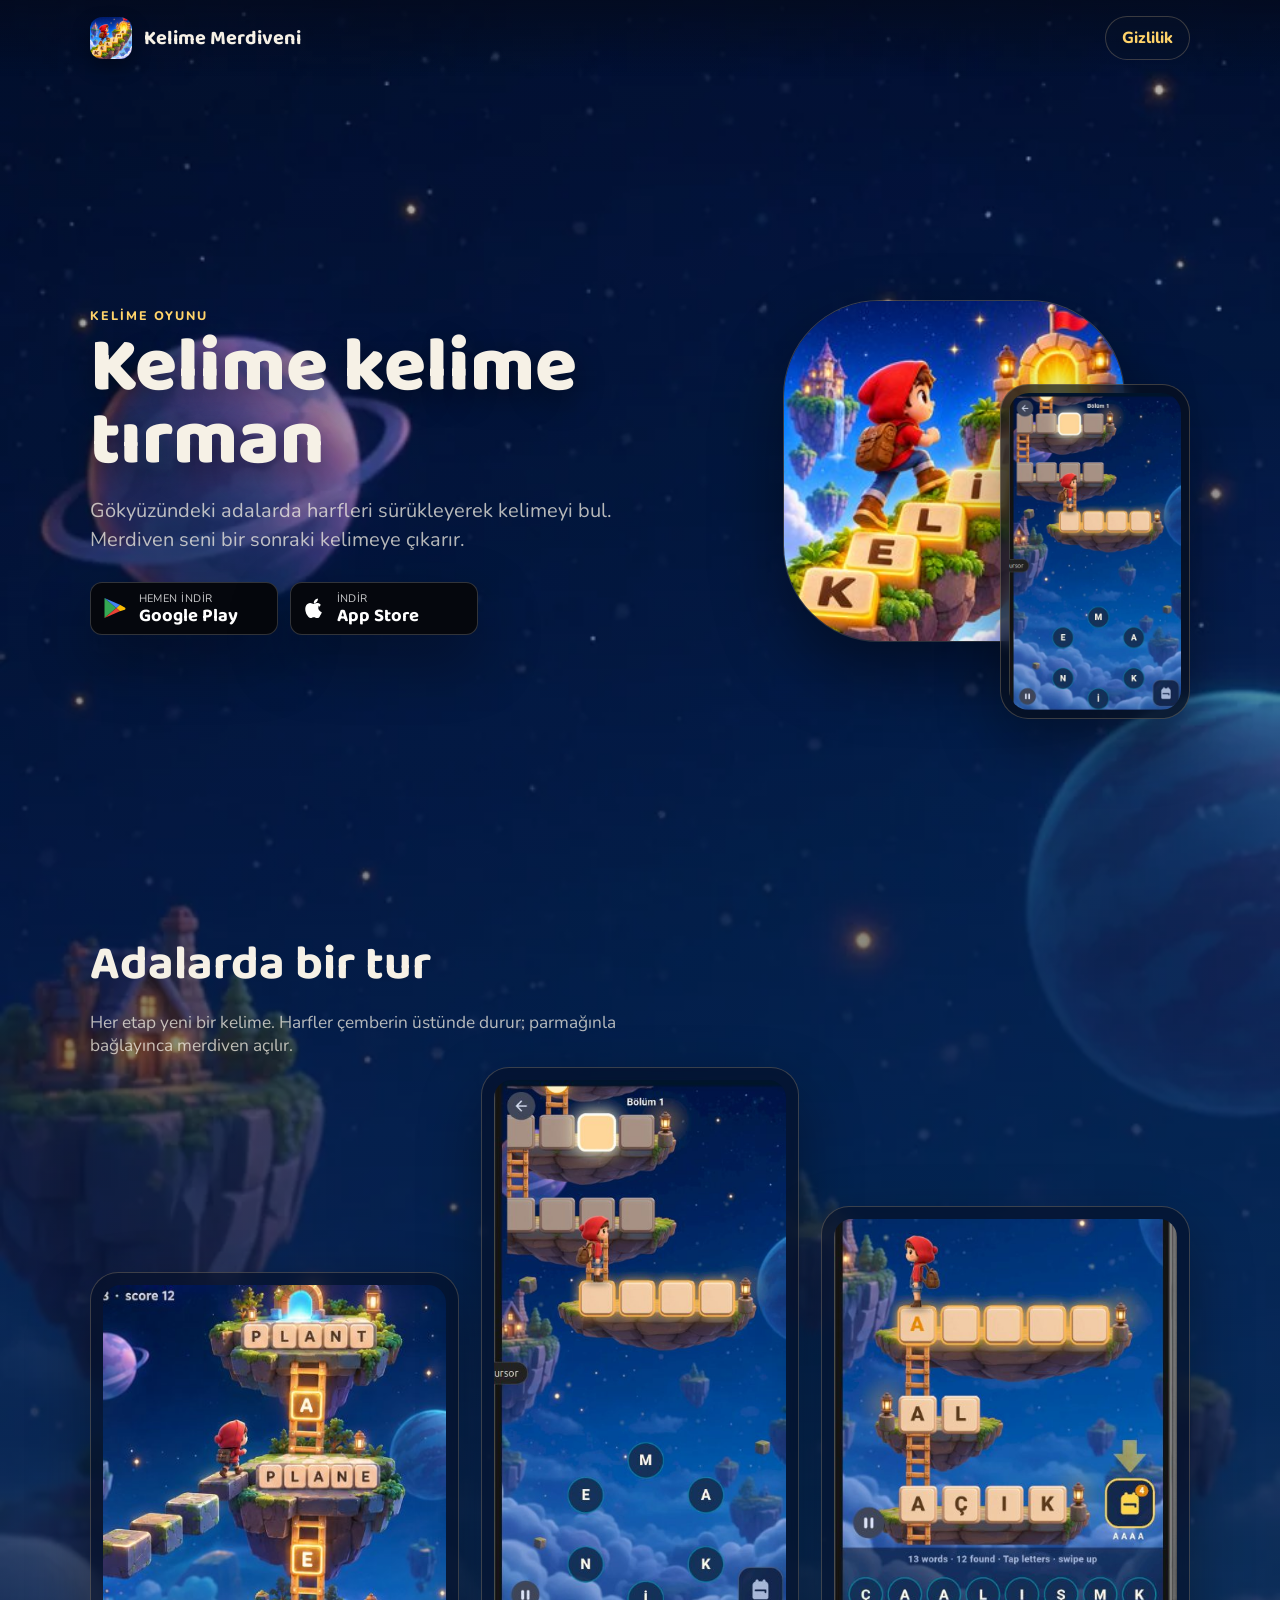
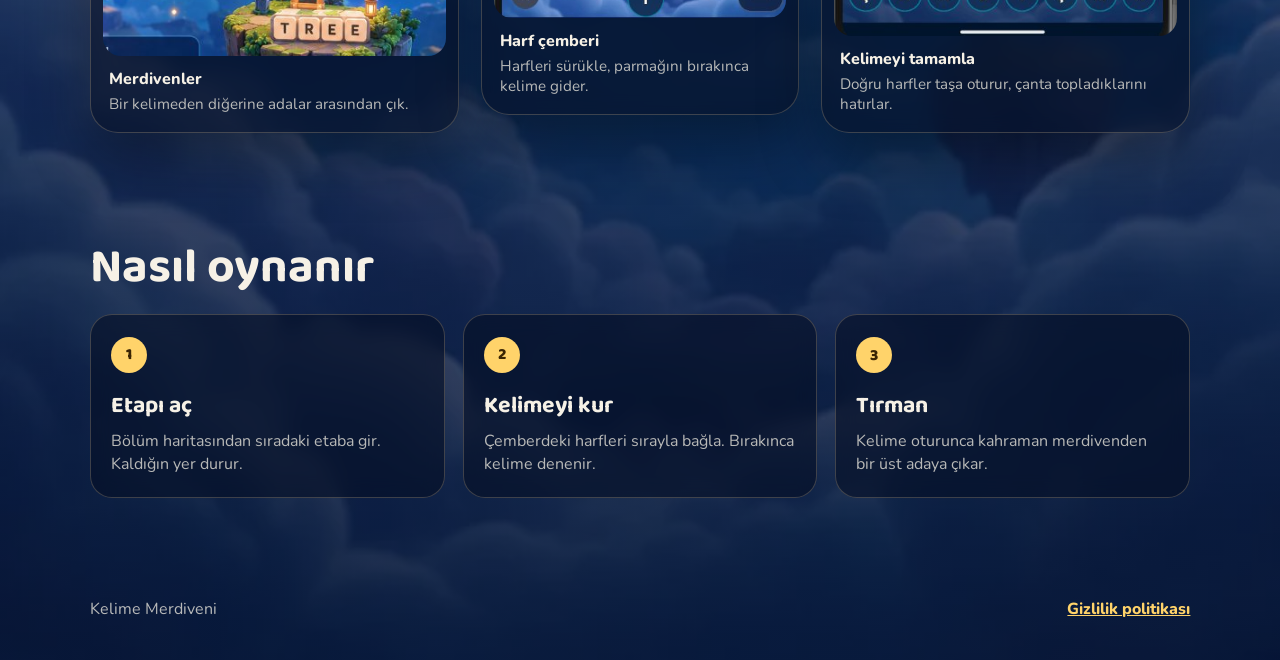
==== kelime-merdiveni/index.html @ 03bfd81d "Add the Kelime Merdiveni landing page. Show the game art, screenshots, and store buttons, with a pri" ====
<!DOCTYPE html>
<html lang="tr">
  <head>
    <meta charset="utf-8" />
    <meta name="viewport" content="width=device-width, initial-scale=1" />
    <title>Kelime Merdiveni</title>
    <meta
      name="description"
      content="Gökyüzündeki adalarda kelime kelime tırman. Harfleri sürükle, kelimeyi bul, bir sonraki adaya geç."
    />
    <link rel="icon" href="assets/favicon.png" />
    <link rel="preconnect" href="https://fonts.googleapis.com" />
    <link rel="preconnect" href="https://fonts.gstatic.com" crossorigin />
    <link
      href="https://fonts.googleapis.com/css2?family=Baloo+2:wght@600;700;800&family=Nunito:wght@500;700;800&display=swap"
      rel="stylesheet"
    />
    <link rel="stylesheet" href="site.css" />
  </head>
  <body>
    <header class="nav">
      <a class="brand" href="./">
        <img src="assets/icon.jpg" alt="" />
        Kelime Merdiveni
      </a>
      <a class="nav-link" href="gizlilik.html">Gizlilik</a>
    </header>

    <main>
      <section class="hero">
        <div>
          <p class="kicker">Kelime oyunu</p>
          <h1>Kelime kelime tırman</h1>
          <p class="lede">
            Gökyüzündeki adalarda harfleri sürükleyerek kelimeyi bul.
            Merdiven seni bir sonraki kelimeye çıkarır.
          </p>
          <div class="stores">
            <a
              class="store"
              href="https://play.google.com/store/apps/details?id=com.games.wordladder_tr"
            >
              <svg width="28" height="28" viewBox="0 0 24 24" aria-hidden="true">
                <path fill="#34a853" d="M3 20.5 13.2 12 3 3.5z" />
                <path fill="#fbbc04" d="M16.2 14.8 13.2 12 16.2 9.2 20.4 11.5c.8.4.8 1.6 0 2z" />
                <path fill="#ea4335" d="M3 20.5 16.2 14.8 13.2 12z" />
                <path fill="#4285f4" d="M3 3.5 13.2 12 16.2 9.2z" />
              </svg>
              <span>
                <small>HEMEN İNDİR</small>
                <strong>Google Play</strong>
              </span>
            </a>
            <a class="store" href="https://apps.apple.com/">
              <svg width="26" height="26" viewBox="0 0 24 24" aria-hidden="true">
                <path
                  fill="white"
                  d="M16.4 12.7c0-2.3 1.9-3.4 2-3.5-1.1-1.6-2.8-1.8-3.4-1.8-1.4-.2-2.8.8-3.5.8s-1.8-.8-3-.8c-1.5 0-3 .9-3.8 2.3-1.6 2.8-.4 7 1.2 9.3.8 1.1 1.7 2.3 2.9 2.3 1.2 0 1.6-.7 3-.7s1.8.7 3 .7 2-.1 2.9-2.3c.7-1 1.2-2 1.5-3.1-3.9-1.5-3.8-5.4-2.8-6.2zM14.7 6.2c.6-.8 1.1-1.9.9-3-1 .1-2.1.7-2.8 1.5-.6.7-1.2 1.8-.9 2.9 1.1.1 2.1-.5 2.8-1.4z"
                />
              </svg>
              <span>
                <small>İNDİR</small>
                <strong>App Store</strong>
              </span>
            </a>
          </div>
        </div>
        <div class="hero-art">
          <img class="icon-float" src="assets/icon.jpg" alt="Kelime Merdiveni" />
          <div class="phone">
            <img src="assets/shot-play.jpg" alt="Oyunda adalar ve harf çemberi" />
          </div>
        </div>
      </section>

      <section class="section" id="kareler">
        <h2>Adalarda bir tur</h2>
        <p class="intro">
          Her etap yeni bir kelime. Harfler çemberin üstünde durur; parmağınla
          bağlayınca merdiven açılır.
        </p>
        <div class="shots">
          <figure class="shot">
            <img src="assets/shot-ladder.jpg" alt="Üst üste adalar ve merdivenler" />
            <figcaption>Merdivenler</figcaption>
            <p>Bir kelimeden diğerine adalar arasından çık.</p>
          </figure>
          <figure class="shot feature">
            <img src="assets/shot-play.jpg" alt="Türkçe etap ve harf çemberi" />
            <figcaption>Harf çemberi</figcaption>
            <p>Harfleri sürükle, parmağını bırakınca kelime gider.</p>
          </figure>
          <figure class="shot">
            <img src="assets/shot-letters.jpg" alt="Bulunan kelimeler ve sırt çantası" />
            <figcaption>Kelimeyi tamamla</figcaption>
            <p>Doğru harfler taşa oturur, çanta topladıklarını hatırlar.</p>
          </figure>
        </div>
      </section>

      <section class="section">
        <h2>Nasıl oynanır</h2>
        <div class="steps">
          <article class="step">
            <span>1</span>
            <h3>Etapı aç</h3>
            <p>Bölüm haritasından sıradaki etaba gir. Kaldığın yer durur.</p>
          </article>
          <article class="step">
            <span>2</span>
            <h3>Kelimeyi kur</h3>
            <p>Çemberdeki harfleri sırayla bağla. Bırakınca kelime denenir.</p>
          </article>
          <article class="step">
            <span>3</span>
            <h3>Tırman</h3>
            <p>Kelime oturunca kahraman merdivenden bir üst adaya çıkar.</p>
          </article>
        </div>
      </section>
    </main>

    <footer class="footer">
      <span>Kelime Merdiveni</span>
      <a href="gizlilik.html">Gizlilik politikası</a>
    </footer>
  </body>
</html>
---- kelime-merdiveni/site.css ----
:root {
  --ink: #f6f1e6;
  --muted: rgba(246, 241, 230, 0.74);
  --gold: #ffd36a;
  --gold-deep: #e39b2d;
  --navy: #071222;
  --glass: rgba(6, 16, 38, 0.62);
  --line: rgba(255, 220, 160, 0.22);
  --shadow: 0 24px 60px rgba(0, 0, 0, 0.35);
  color-scheme: dark;
}

* { box-sizing: border-box; }

html { scroll-behavior: smooth; }

body {
  margin: 0;
  min-height: 100vh;
  color: var(--ink);
  font-family: "Nunito", sans-serif;
  background:
    linear-gradient(180deg, rgba(4, 10, 28, 0.28), rgba(4, 10, 28, 0.72)),
    url("assets/sky.webp") center top / cover no-repeat fixed;
}

body.legal {
  background:
    linear-gradient(180deg, rgba(4, 10, 28, 0.55), rgba(4, 10, 28, 0.82)),
    url("assets/sky.webp") center top / cover no-repeat fixed;
}

a { color: inherit; }

img { max-width: 100%; display: block; }

.nav {
  position: sticky;
  top: 0;
  z-index: 5;
  display: flex;
  align-items: center;
  justify-content: space-between;
  gap: 16px;
  padding: 16px 7vw;
  background: linear-gradient(180deg, rgba(4, 10, 28, 0.72), rgba(4, 10, 28, 0));
}

.brand {
  display: flex;
  align-items: center;
  gap: 12px;
  text-decoration: none;
  font-family: "Baloo 2", sans-serif;
  font-size: 1.25rem;
  font-weight: 700;
}

.brand img {
  width: 42px;
  height: 42px;
  border-radius: 12px;
  box-shadow: 0 8px 18px rgba(0, 0, 0, 0.35);
}

.nav-link {
  text-decoration: none;
  border: 1px solid var(--line);
  background: rgba(8, 18, 40, 0.45);
  color: var(--gold);
  border-radius: 999px;
  padding: 10px 16px;
  font-weight: 800;
}

.nav-link:hover { background: rgba(255, 211, 106, 0.16); }

.hero {
  display: grid;
  grid-template-columns: 1.1fr 0.9fr;
  gap: 48px;
  align-items: center;
  padding: 4vh 7vw 8vh;
  min-height: calc(100vh - 74px);
}

.kicker {
  margin: 0 0 8px;
  letter-spacing: 0.16em;
  text-transform: uppercase;
  font-size: 0.78rem;
  font-weight: 800;
  color: var(--gold);
}

h1 {
  margin: 0;
  font-family: "Baloo 2", sans-serif;
  font-size: clamp(3rem, 6vw, 5.4rem);
  line-height: 0.95;
  font-weight: 800;
  text-shadow: 0 10px 30px rgba(0, 0, 0, 0.45);
}

.lede {
  max-width: 38rem;
  margin: 18px 0 0;
  font-size: 1.25rem;
  line-height: 1.45;
  color: var(--muted);
}

.stores {
  display: flex;
  flex-wrap: wrap;
  gap: 12px;
  margin-top: 28px;
}

.store {
  display: flex;
  align-items: center;
  gap: 10px;
  min-width: 188px;
  text-decoration: none;
  color: white;
  background: #05070d;
  border: 1px solid rgba(255, 255, 255, 0.18);
  border-radius: 12px;
  padding: 8px 14px 8px 10px;
  box-shadow: var(--shadow);
}

.store:hover { border-color: var(--gold); }

.store small {
  display: block;
  font-size: 0.68rem;
  letter-spacing: 0.04em;
  opacity: 0.8;
}

.store strong {
  display: block;
  font-size: 1.15rem;
  line-height: 1.1;
  font-family: "Baloo 2", sans-serif;
}

.hero-art {
  position: relative;
  display: grid;
  place-items: center;
  min-height: 520px;
}

.icon-float {
  width: min(340px, 70vw);
  border-radius: 28%;
  box-shadow: 0 30px 70px rgba(0, 0, 0, 0.45), 0 0 0 1px rgba(255, 220, 160, 0.25);
  animation: float 5.5s ease-in-out infinite;
}

.phone {
  position: absolute;
  right: 0;
  bottom: 12px;
  width: 190px;
  padding: 8px;
  border-radius: 28px;
  background: rgba(8, 14, 28, 0.72);
  border: 1px solid var(--line);
  box-shadow: var(--shadow);
  backdrop-filter: blur(8px);
}

.phone img { border-radius: 20px; }

@keyframes float {
  0%, 100% { transform: translateY(0); }
  50% { transform: translateY(-12px); }
}

.section {
  padding: 24px 7vw 72px;
}

.section h2 {
  margin: 0 0 8px;
  font-family: "Baloo 2", sans-serif;
  font-size: clamp(2rem, 4vw, 3rem);
}

.section .intro {
  margin: 0 0 28px;
  max-width: 36rem;
  color: var(--muted);
  font-size: 1.08rem;
}

.shots {
  display: grid;
  grid-template-columns: 1fr 0.86fr 1fr;
  gap: 22px;
  align-items: end;
}

.shot {
  margin: 0;
  padding: 12px;
  border-radius: 28px;
  background: var(--glass);
  border: 1px solid var(--line);
  box-shadow: var(--shadow);
  backdrop-filter: blur(10px);
}

.shot img {
  width: 100%;
  border-radius: 18px;
}

.shot figcaption {
  padding: 12px 6px 4px;
  font-weight: 800;
}

.shot p {
  margin: 0;
  padding: 0 6px 6px;
  color: var(--muted);
  font-size: 0.95rem;
}

.shot.feature { transform: translateY(-18px); }

.steps {
  display: grid;
  grid-template-columns: repeat(3, 1fr);
  gap: 18px;
}

.step {
  padding: 22px 20px 20px;
  border-radius: 22px;
  background: var(--glass);
  border: 1px solid var(--line);
  backdrop-filter: blur(10px);
}

.step span {
  display: inline-grid;
  place-items: center;
  width: 36px;
  height: 36px;
  border-radius: 50%;
  background: var(--gold);
  color: #3a2504;
  font-family: "Baloo 2", sans-serif;
  font-weight: 800;
}

.step h3 {
  margin: 14px 0 6px;
  font-family: "Baloo 2", sans-serif;
  font-size: 1.45rem;
}

.step p { margin: 0; color: var(--muted); line-height: 1.45; }

.footer {
  display: flex;
  justify-content: space-between;
  gap: 16px;
  flex-wrap: wrap;
  align-items: center;
  padding: 28px 7vw 40px;
  color: var(--muted);
}

.footer a {
  color: var(--gold);
  font-weight: 800;
}

.legal-wrap {
  width: min(760px, calc(100% - 12vw));
  margin: 12px auto 64px;
  padding: 36px 32px 28px;
  border-radius: 28px;
  background: rgba(6, 14, 32, 0.78);
  border: 1px solid var(--line);
  box-shadow: var(--shadow);
  backdrop-filter: blur(12px);
}

.legal-wrap h1 {
  font-size: clamp(2.2rem, 4vw, 3.4rem);
}

.legal-wrap h2 {
  margin: 28px 0 8px;
  font-family: "Baloo 2", sans-serif;
  font-size: 1.45rem;
}

.legal-wrap p, .legal-wrap li {
  color: var(--muted);
  line-height: 1.55;
  font-size: 1.05rem;
}

.legal-wrap a { color: var(--gold); }

.updated {
  color: var(--gold);
  font-weight: 800;
}

@media (max-width: 900px) {
  .hero, .shots, .steps { grid-template-columns: 1fr; }
  .hero { min-height: auto; padding-top: 2vh; }
  .hero-art { min-height: 0; }
  .phone { position: static; width: min(240px, 70vw); margin: 18px auto 0; }
  .shot.feature { transform: none; }
  .nav { padding-inline: 20px; }
  .section, .footer { padding-inline: 20px; }
  .legal-wrap { width: calc(100% - 32px); padding: 24px 18px; }
}
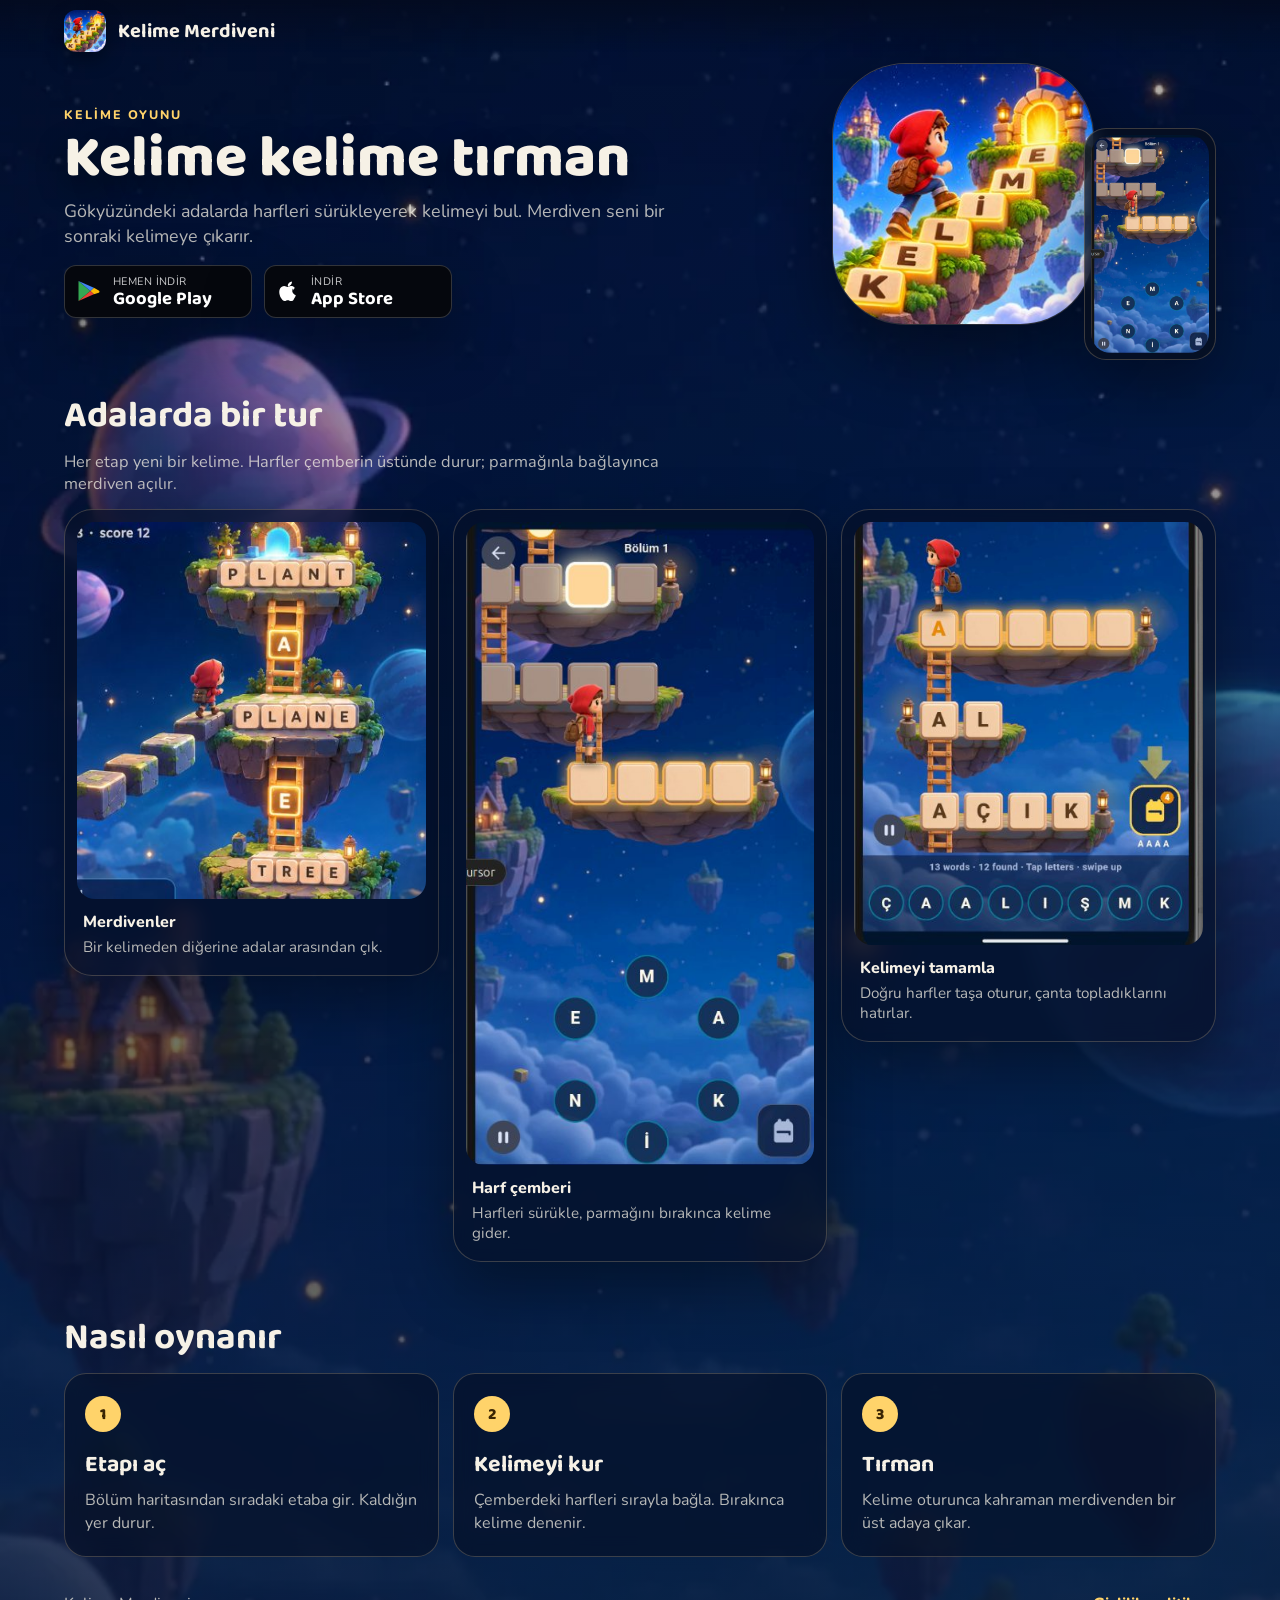
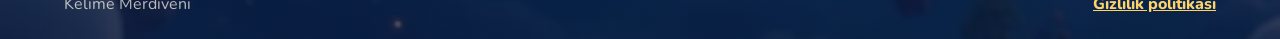
==== commit c96852e4: "Tighten the Kelime Merdiveni page and drop the top privacy button. Keep the privacy link at the bott" ====
--- a/kelime-merdiveni/index.html
+++ b/kelime-merdiveni/index.html
@@ -23,7 +23,6 @@
         <img src="assets/icon.jpg" alt="" />
         Kelime Merdiveni
       </a>
-      <a class="nav-link" href="gizlilik.html">Gizlilik</a>
     </header>
 
     <main>
--- a/kelime-merdiveni/site.css
+++ b/kelime-merdiveni/site.css
@@ -42,7 +42,7 @@
   align-items: center;
   justify-content: space-between;
   gap: 16px;
-  padding: 16px 7vw;
+  padding: 10px 5vw 0;
   background: linear-gradient(180deg, rgba(4, 10, 28, 0.72), rgba(4, 10, 28, 0));
 }
 
@@ -77,11 +77,10 @@
 
 .hero {
   display: grid;
-  grid-template-columns: 1.1fr 0.9fr;
-  gap: 48px;
-  align-items: center;
-  padding: 4vh 7vw 8vh;
-  min-height: calc(100vh - 74px);
+  grid-template-columns: 1.15fr 0.85fr;
+  gap: 28px;
+  align-items: center;
+  padding: 12px 5vw 8px;
 }
 
 .kicker {
@@ -96,17 +95,17 @@
 h1 {
   margin: 0;
   font-family: "Baloo 2", sans-serif;
-  font-size: clamp(3rem, 6vw, 5.4rem);
-  line-height: 0.95;
+  font-size: clamp(2.4rem, 4.6vw, 4rem);
+  line-height: 0.98;
   font-weight: 800;
   text-shadow: 0 10px 30px rgba(0, 0, 0, 0.45);
 }
 
 .lede {
   max-width: 38rem;
-  margin: 18px 0 0;
-  font-size: 1.25rem;
-  line-height: 1.45;
+  margin: 10px 0 0;
+  font-size: 1.12rem;
+  line-height: 1.4;
   color: var(--muted);
 }
 
@@ -114,7 +113,7 @@
   display: flex;
   flex-wrap: wrap;
   gap: 12px;
-  margin-top: 28px;
+  margin-top: 16px;
 }
 
 .store {
@@ -151,11 +150,11 @@
   position: relative;
   display: grid;
   place-items: center;
-  min-height: 520px;
+  padding: 0 28px 36px 0;
 }
 
 .icon-float {
-  width: min(340px, 70vw);
+  width: min(260px, 34vw);
   border-radius: 28%;
   box-shadow: 0 30px 70px rgba(0, 0, 0, 0.45), 0 0 0 1px rgba(255, 220, 160, 0.25);
   animation: float 5.5s ease-in-out infinite;
@@ -164,10 +163,10 @@
 .phone {
   position: absolute;
   right: 0;
-  bottom: 12px;
-  width: 190px;
-  padding: 8px;
-  border-radius: 28px;
+  bottom: 0;
+  width: 132px;
+  padding: 6px;
+  border-radius: 22px;
   background: rgba(8, 14, 28, 0.72);
   border: 1px solid var(--line);
   box-shadow: var(--shadow);
@@ -182,27 +181,27 @@
 }
 
 .section {
-  padding: 24px 7vw 72px;
+  padding: 18px 5vw 28px;
 }
 
 .section h2 {
-  margin: 0 0 8px;
-  font-family: "Baloo 2", sans-serif;
-  font-size: clamp(2rem, 4vw, 3rem);
+  margin: 0 0 6px;
+  font-family: "Baloo 2", sans-serif;
+  font-size: clamp(1.7rem, 3vw, 2.3rem);
 }
 
 .section .intro {
-  margin: 0 0 28px;
-  max-width: 36rem;
-  color: var(--muted);
-  font-size: 1.08rem;
+  margin: 0 0 14px;
+  max-width: 40rem;
+  color: var(--muted);
+  font-size: 1.02rem;
 }
 
 .shots {
   display: grid;
-  grid-template-columns: 1fr 0.86fr 1fr;
-  gap: 22px;
-  align-items: end;
+  grid-template-columns: repeat(3, minmax(0, 1fr));
+  gap: 14px;
+  align-items: start;
 }
 
 .shot {
@@ -232,12 +231,10 @@
   font-size: 0.95rem;
 }
 
-.shot.feature { transform: translateY(-18px); }
-
 .steps {
   display: grid;
   grid-template-columns: repeat(3, 1fr);
-  gap: 18px;
+  gap: 14px;
 }
 
 .step {
@@ -274,7 +271,7 @@
   gap: 16px;
   flex-wrap: wrap;
   align-items: center;
-  padding: 28px 7vw 40px;
+  padding: 8px 5vw 24px;
   color: var(--muted);
 }
 
@@ -319,11 +316,11 @@
 
 @media (max-width: 900px) {
   .hero, .shots, .steps { grid-template-columns: 1fr; }
-  .hero { min-height: auto; padding-top: 2vh; }
-  .hero-art { min-height: 0; }
-  .phone { position: static; width: min(240px, 70vw); margin: 18px auto 0; }
-  .shot.feature { transform: none; }
-  .nav { padding-inline: 20px; }
-  .section, .footer { padding-inline: 20px; }
+  .hero { padding-top: 4px; }
+  .hero-art { padding: 8px 0 0; }
+  .icon-float { width: min(220px, 62vw); }
+  .phone { position: static; width: min(180px, 52vw); margin: 12px auto 0; }
+  .nav { padding-inline: 16px; }
+  .section, .footer { padding-inline: 16px; }
   .legal-wrap { width: calc(100% - 32px); padding: 24px 18px; }
 }
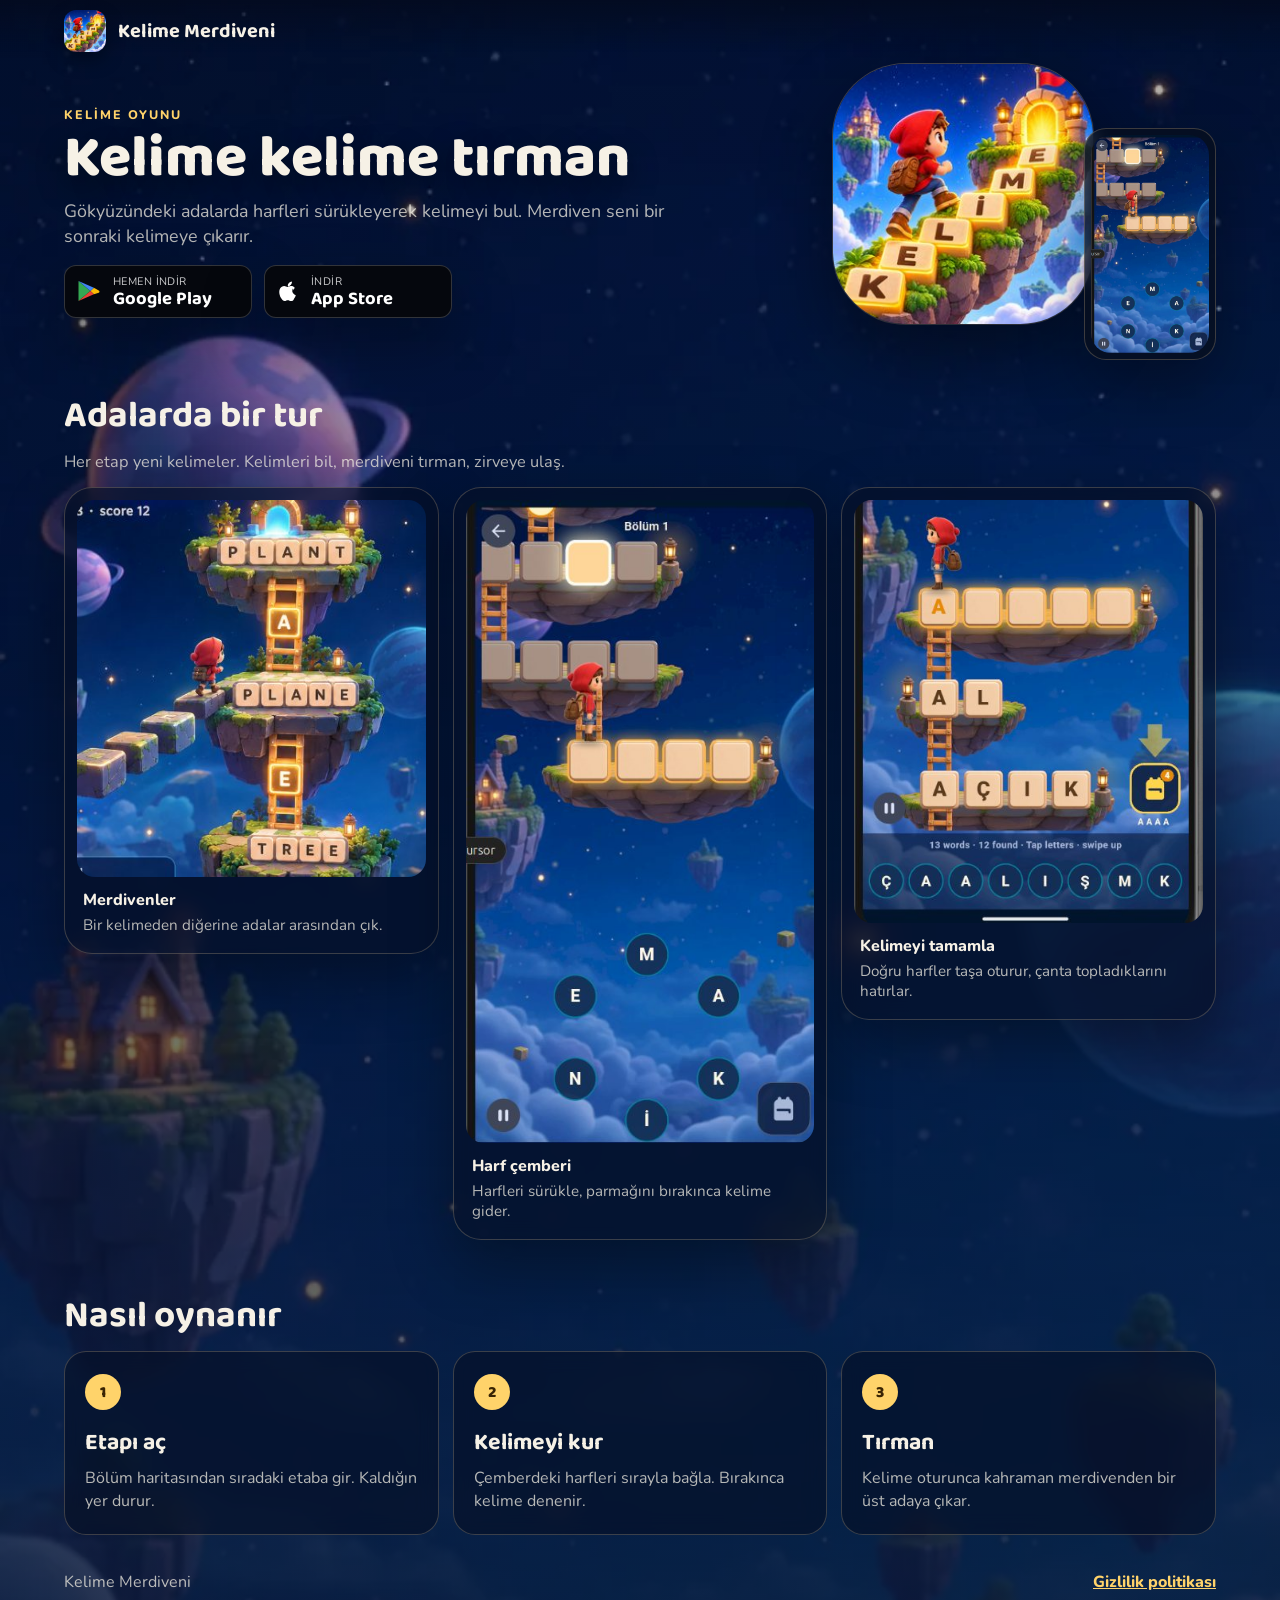
==== commit fcd46b2b: "[DEV]-Changed some text" ====
--- a/kelime-merdiveni/index.html
+++ b/kelime-merdiveni/index.html
@@ -75,8 +75,7 @@
       <section class="section" id="kareler">
         <h2>Adalarda bir tur</h2>
         <p class="intro">
-          Her etap yeni bir kelime. Harfler çemberin üstünde durur; parmağınla
-          bağlayınca merdiven açılır.
+          Her etap yeni kelimeler. Kelimleri bil, merdiveni tırman, zirveye ulaş.
         </p>
         <div class="shots">
           <figure class="shot">
@@ -121,7 +120,7 @@
 
     <footer class="footer">
       <span>Kelime Merdiveni</span>
-      <a href="gizlilik.html">Gizlilik politikası</a>
+      <a href="../privacy.html">Gizlilik politikası</a>
     </footer>
   </body>
 </html>
